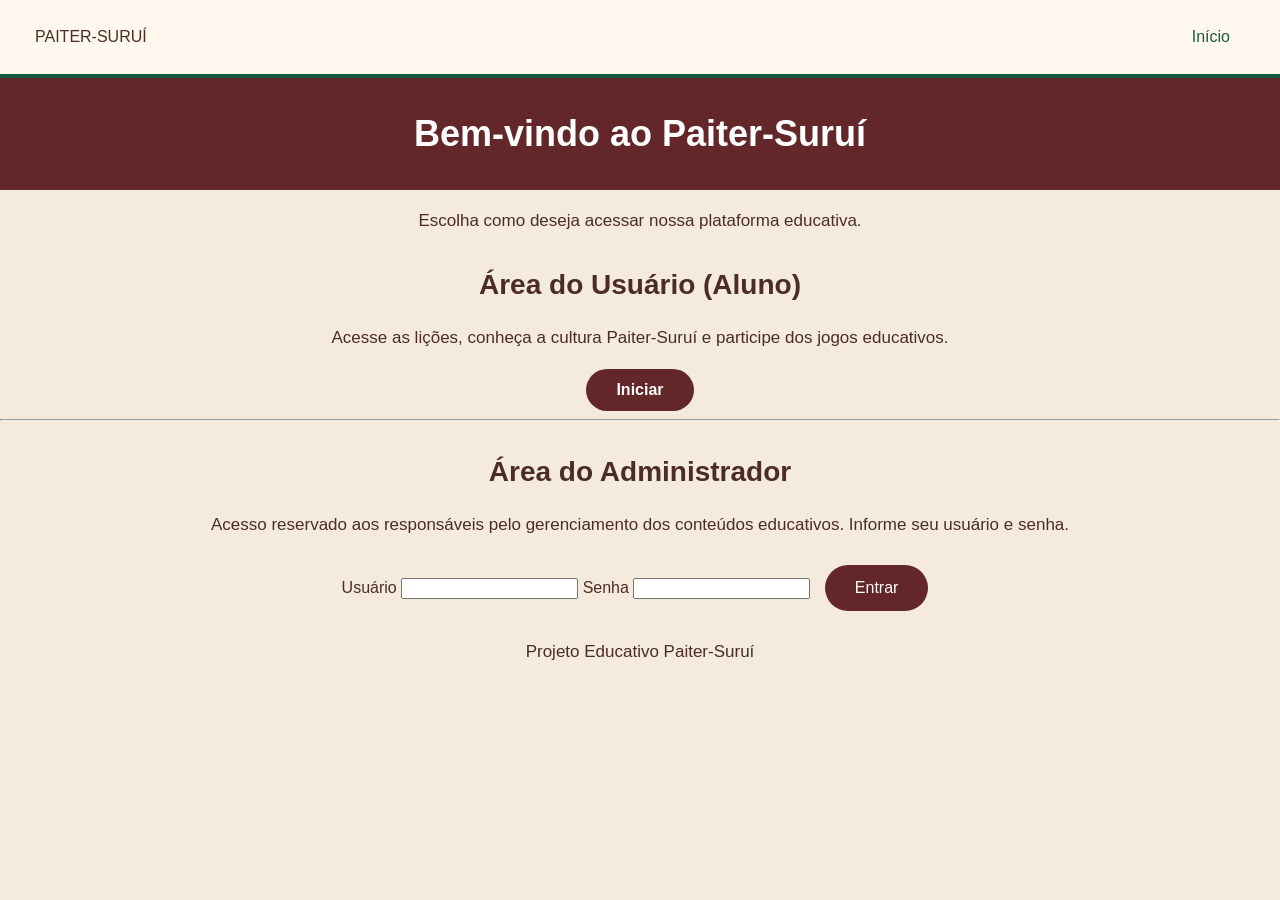
==== admin.html @ e4f1cad7 "Versao inicial do site educativo Paiter-Surui" ====
<!DOCTYPE html>
<html lang="pt-BR">
<head>
    <meta charset="UTF-8">
    <meta name="viewport"
          content="width=device-width, initial-scale=1.0">
    <title>Administrador | Paiter-Suruí</title>
    <link rel="stylesheet" href="css/style.css">
</head>

<body>

    <header class="cabecalho">
        <div class="logo">PAITER-SURUÍ</div>

        <nav class="menu">
            <a href="index.html">Início</a>
            <a href="aprender.html">Aprender</a>
            <a href="jogar.html">Jogar</a>
            <a href="progresso.html">Meu Progresso</a>
        </nav>
    </header>

    <main cla
<main class="painel-admin" id="area-administrativa" hidden>
    ss="painel-admin">

        <h1>Painel do Administrador</h1>

        <p>
            Gerencie os conteúdos educativos
            do site Paiter-Suruí.
        </p>

        <section class="admin-opcoes">

            <div class="admin-card">
                <h2>Gerenciar Lições</h2>
                <p>Adicionar e editar conteúdos educativos.</p>

<a href="gerenciar-licoes.html" class="botao-admin">
    Gerenciar
</a>
            </div>

            <div class="admin-card">
                <h2>Gerenciar Quiz</h2>
                <p>Cadastrar perguntas e respostas.</p>
                <a href="gerenciar-quiz.html" class="botao-admin">
                    Gerenciar
                </a>
            </div>

            <div class="admin-card">
                <h2>Imagens e Vídeos</h2>
                <p>Organizar materiais autorizados.</p>


<a href="gerenciar-midias.html" class="botao-admin">
    Gerenciar
</a>

            </div>

            <div class="admin-card">
                <h2>Resultados</h2>
                <p>Consultar resultados dos estudantes.</p>
                <button type="button">Visualizar</button>
            </div>

        </section>

    </main>

    <footer>
        <p>Projeto Educativo Paiter-Suruí</p>
    </footer>

<script src="js/supabase-config.js"></script>
<script src="js/proteger-admin.js"></script>

</body>
</html>
---- css/style.css ----
/* =========================
   PALETA DE CORES
========================= */

:root {
    --vermelho-terra: #632629;
    --verde: #18583C;
    --bege: #F5EBDD;
    --creme: #FFFCF7;
    --marrom: #4B2D25;
}

/* =========================
   CONFIGURAÇÃO GERAL
========================= */

* {
    box-sizing: border-box;
}

body {
    margin: 0;
    background-color: var(--bege);
    font-family: Arial, sans-serif;
    color: var(--marrom);
    text-align: center;
}

p {
    font-size: 17px;
    line-height: 1.6;
}

/* =========================
   CABEÇALHO E MENU
========================= */

.cabecalho {
    background-color: #FFF8EE;
    padding: 18px 35px;
    border-bottom: 4px solid var(--verde);

    display: flex;
    align-items: center;
    justify-content: space-between;
    gap: 20px;
    flex-wrap: wrap;
}

/* Nome Paiter-Suruí */

.cabecalho h1 {
    background: transparent;
    color: var(--verde);
    font-size: 26px;
    margin: 0;
    padding: 0;
}

/* Menu de navegação */

.menu {
    display: flex;
    align-items: center;
    justify-content: center;
    flex-wrap: wrap;
    gap: 15px;
}

.menu a {
    color: var(--verde);
    text-decoration: none;
    font-size: 16px;
    font-weight: 500;
    padding: 10px 15px;
    border-radius: 10px;
    transition: 0.3s;
}

.menu a:hover {
    background-color: #E4EDE5;
}

/* Destaque somente da página atual */

.menu a.ativo {
    background-color: var(--verde);
    color: white;
}


/* =========================
   TÍTULOS
========================= */

h1 {
    background-color: var(--vermelho-terra);
    color: white;
    padding: 35px 20px;
    margin: 0;
    font-size: 36px;
}

h2 {
    color: var(--marrom);
    font-size: 28px;
    margin-top: 35px;
}

h3 {
    color: var(--marrom);
}

/* =========================
   BOTÕES
========================= */

button,
.tema a {
    background-color: var(--vermelho-terra);
    color: white;
    border: none;
    border-radius: 30px;
    padding: 14px 30px;
    margin: 10px;
    font-size: 16px;
    cursor: pointer;
    text-decoration: none;
    display: inline-block;
    transition: 0.3s;
}

button:hover,
.tema a:hover {
    background-color: #874348;
    transform: translateY(-3px);
}

/* =========================
   PÁGINA APRENDER
========================= */

.temas {
    display: grid;
    grid-template-columns: repeat(2, 1fr);
    gap: 25px;
    max-width: 1450px;
    margin: 35px auto;
    padding: 0 25px;
}

/* Cartões */

.tema {
    background-color: var(--creme);
    border-radius: 18px;
    padding: 25px;
    border-top: 7px solid var(--vermelho-terra);
    box-shadow: 0 5px 18px rgba(72, 43, 32, 0.08);
    transition: 0.3s;
}

.tema:hover {
    transform: translateY(-5px);
    box-shadow: 0 10px 25px rgba(72, 43, 32, 0.15);
}

.tema h3 {
    font-size: 24px;
    margin: 15px 0;
}

.tema p {
    font-size: 17px;
    line-height: 1.6;
    margin: 15px 0;
}

/* Cores das faixas dos cartões */

.tema:nth-child(1) {
    border-top-color: #632629;
}

.tema:nth-child(2) {
    border-top-color: #B16E55;
}

.tema:nth-child(3) {
    border-top-color: #668069;
}

.tema:nth-child(4) {
    border-top-color: #B48B5E;
}

/* LIÇÕES NA PÁGINA APRENDER */

.licoes-publicadas {
    max-width: 1200px;
    margin: 40px auto;
    padding: 0 25px;
}

.licoes-publicadas h2 {
    color: #632629;
    margin-bottom: 25px;
}

#lista-licoes-aprender {
    display: grid;
    grid-template-columns: repeat(2, 1fr);
    gap: 25px;
}

@media (max-width: 650px) {
    #lista-licoes-aprender {
        grid-template-columns: 1fr;
    }
}

/* BOTÃO DO ADMINISTRADOR */

.botao-admin {
    display: inline-block;
    background-color: #632629;
    color: white;
    padding: 12px 30px;
    border-radius: 30px;
    text-decoration: none;
    font-weight: bold;
}

.botao-admin:hover {
    background-color: #874348;
}

/* LISTA DE PERGUNTAS DO QUIZ */

#lista-perguntas {
    max-width: 800px;
    margin: 25px auto;
    padding: 0 15px;
    text-align: left;
}

#lista-perguntas .admin-card {
    background-color: #FFFCF7;
    border-top: 6px solid #632629;
    border-radius: 15px;
    padding: 25px;
    margin-bottom: 20px;
    box-shadow: 0 4px 12px rgba(0,0,0,0.08);
}

#lista-perguntas h3 {
    color: #632629;
    font-size: 21px;
}

#lista-perguntas p {
    color: #4B2D25;
    margin: 12px 0;
}

#lista-perguntas p:last-child {
    color: #18583C;
    font-weight: bold;
}

.botao-inicio {
    display: inline-block;
    background-color: #632629;
    color: white;
    padding: 15px 30px;
    margin: 8px;
    border-radius: 30px;
    text-decoration: none;
    font-size: 16px;
    text-align: center;
}

.botao-inicio:hover {
    background-color: #18583C;
    color: white;
}

/* Pastas dos assuntos das lições */

.pasta-assunto {
    background-color: #f3f7ef;
    border: 1px solid #cbd9c5;
    border-radius: 10px;
    padding: 15px;
    margin-bottom: 12px;
}

.pasta-assunto h3 {
    color: #245c38;
    cursor: pointer;
    margin: 0;
}

.pasta-assunto h3:hover {
    color: #168044;
    text-decoration: underline;
}

.pasta-assunto p {
    margin-top: 15px;
    line-height: 1.6;
}
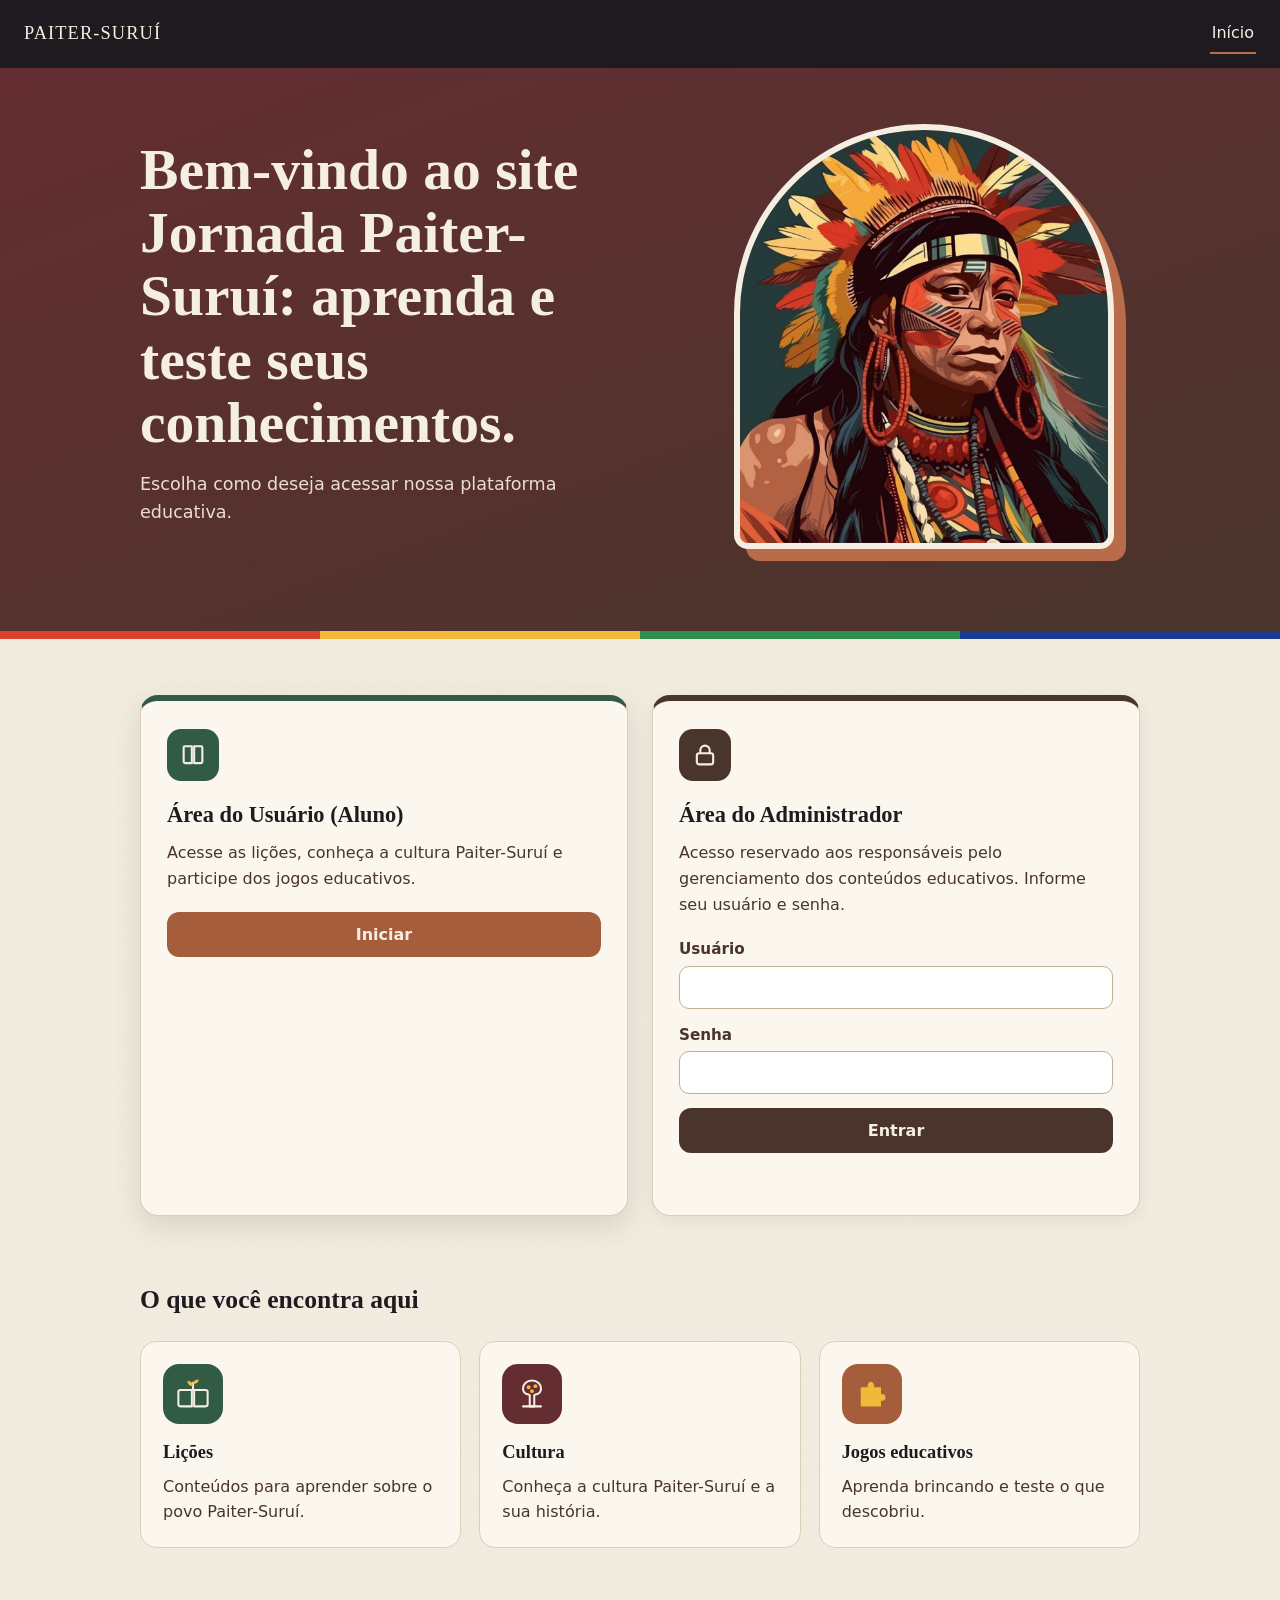
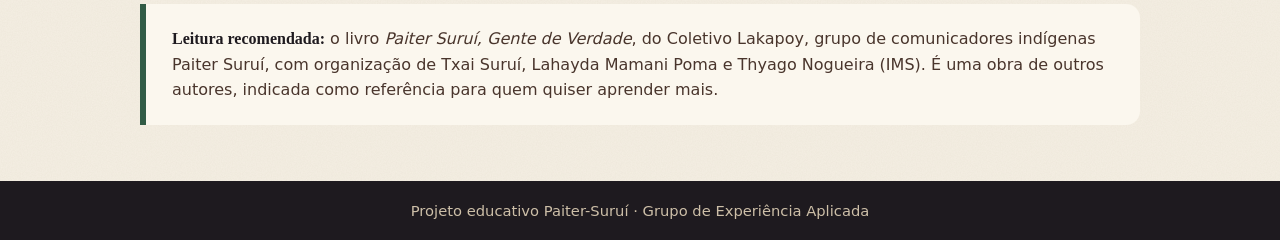
==== commit 340dba61: "Add files via upload Atualização completa do site Jornada Paiter-Suruí" ====
--- a/admin.html
+++ b/admin.html
@@ -12,19 +12,16 @@
 <body>
 
     <header class="cabecalho">
-        <div class="logo">PAITER-SURUÍ</div>
+    <div class="logo">PAITER-SURUÍ</div>
+    <nav class="menu">
+        <a href="inicio.html">Início</a>
+        <a href="aprender.html">Aprender</a>
+        <a href="jogar.html">Jogar</a>
+        <a href="progresso.html">Meu Progresso</a>
+    </nav>
+</header>
 
-        <nav class="menu">
-            <a href="index.html">Início</a>
-            <a href="aprender.html">Aprender</a>
-            <a href="jogar.html">Jogar</a>
-            <a href="progresso.html">Meu Progresso</a>
-        </nav>
-    </header>
-
-    <main cla
-<main class="painel-admin" id="area-administrativa" hidden>
-    ss="painel-admin">
+    <main class="painel-admin" id="area-administrativa" hidden>
 
         <h1>Painel do Administrador</h1>
 
@@ -64,9 +61,15 @@
             </div>
 
             <div class="admin-card">
+                <h2>Gerenciar Caça-palavras</h2>
+                <p>Cadastrar e editar atividades de caça-palavras. Nesta versão, os dados ficam neste navegador.</p>
+                <a href="gerenciar-caca.html" class="botao-admin">Gerenciar</a>
+            </div>
+
+            <div class="admin-card">
                 <h2>Resultados</h2>
                 <p>Consultar resultados dos estudantes.</p>
-                <button type="button">Visualizar</button>
+                <a href="resultados-lab.html" class="botao-admin">Visualizar resultados locais</a>
             </div>
 
         </section>
